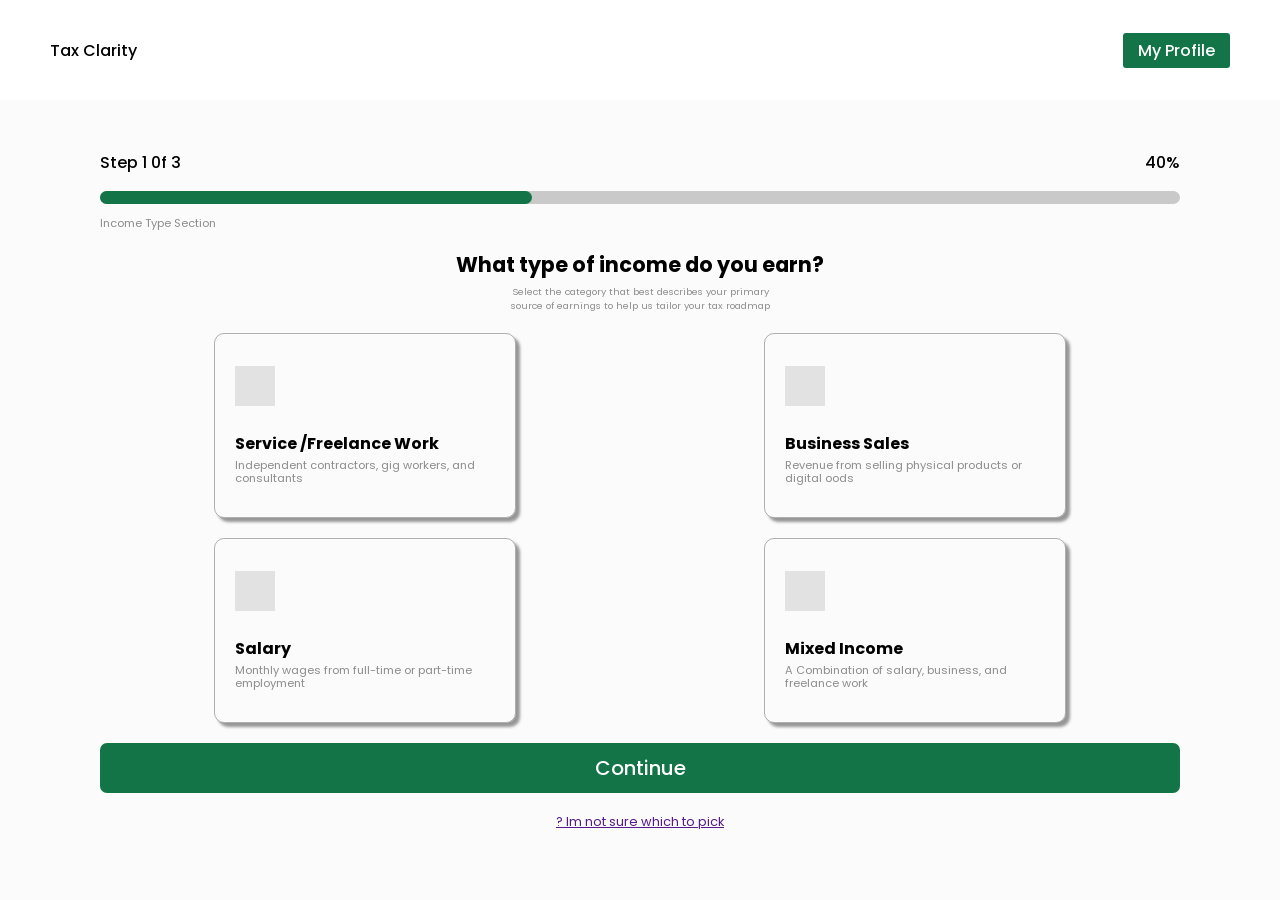
==== practice.html @ 052bfce7 "Add files via upload" ====
<!DOCTYPE html>
<html lang="en">
<head>
    <meta charset="UTF-8">
    <meta name="viewport" content="width=device-width, initial-scale=1.0">
    <title>TAX CLARITY</title>
    <link rel="preconnect" href="https://fonts.googleapis.com">
    <link rel="preconnect" href="https://fonts.gstatic.com" crossorigin>
    <link href="https://fonts.googleapis.com/css2?family=Poppins:ital,wght@0,100;0,200;0,300;0,400;0,500;0,600;0,700;0,800;0,900;1,100;1,200;1,300;1,400;1,500;1,600;1,700;1,800;1,900&family=Roboto:ital,wght@0,100..900;1,100..900&display=swap" rel="stylesheet">
    <link rel="stylesheet" href="practice.css">
</head>
<body>
    <header>
        <div class="company-name">
            <img src="images/bank icon.png" alt="">
             <p>Tax Clarity</p>
        </div>
        <p class="Profile">My Profile</p>
    </header>

    <section>
        <p class="step-text">Step 1 0f 3 <span>40%</span></p>

        <div class="step-progress-container">
            <div class="step-progress-fill">
            </div>
        </div>

        <p class="income-step-text">Income Type Section</p>

        <div class="Income-type">
            <h2>What type of income do you earn?</h2>
            <p>Select the category that best describes your primary 
            <br>source of earnings to help us tailor your tax roadmap
            </p>
        </div>
        
        <div class="main">

            <div class="type-container">
                <div class="img-container">
                 <img class="icon" src="images/personal icon.png" alt="">
                </div>
                <h4>Service /Freelance Work</h4>
                <p>Independent contractors, gig workers, and consultants</p>
            </div>

            <div class="type-container">
                <div class="img-container">
                    <img class="icon" src="images/cart icon.png" alt="">
                </div>
                <h4>Business Sales</h4>
                <p>Revenue from selling physical products or digital oods</p>
            </div>

            <div class="type-container">
                <div class="img-container">
                <img class=" money-icon" src="images/money icon.png" alt="">
                </div>
                <h4>Salary</h4>
                <p>Monthly wages from full-time or part-time employment</p>
            </div>            
            
            <div class="type-container">
                <div class="img-container">
                <img class="icon" src="images/Combined money icon.png" alt="">
                </div>
                <h4>Mixed Income</h4>
                <p>A Combination of salary, business, and freelance work</p>
            </div>
        </div>

        <p class="Next-action">
            Continue
        </p>

        <a href=""> <span class="question-mark">&quest;</span> Im not sure which to pick</a>

    </section>

</body>
</html>
---- practice.css ----
body{
  background-color: rgba(243, 243, 243, 0.3);
  margin: 0;
  padding: 0;
  font-family: "Poppins", Arial;
  color: black;
  
}

header{
  background-color: white;
  block-size: 100px;
  display: flex;
  align-items: center;
  justify-content: space-between;
  padding-inline-end: 50px;
  padding-inline-start: 50px;
  margin-block-end: 50px;
  
}

header p{
  font-weight: 500;
  
}

.company-name{
  display: flex;
  justify-content: start;
  align-items: center;
}

header img{
  block-size: 50px;
}

.Profile{
  background-color:#137547;
  color: white;
  font-weight: 500;
  display: inline-block;
  padding: 5px 15px;
  border-radius: 3px;
  box-shadow: none;
  margin-inline-start: 10px;
}

section{
  padding-inline: 100px;
  
  
}

.step-text{
  font-weight: 500;
  display: flex;
  justify-content: space-between;
} 

.income-step-text{
  font-size: 0.7rem;
  color: rgb(141, 141, 141);
}

.step-progress-container{
  background-color: rgb(0, 0,0,0.2);
  block-size: 13px;
  border-radius: 10px;
  
}

.step-progress-fill{
  background-color: #137547;
  inline-size: 40%;
  block-size: 100%;
  border-radius: 10px;
}

.Income-type{
  text-align: center;
  
}

h2{
  font-size: 1.3rem;
}
.Income-type p{
  font-size: 0.6rem;
  color: rgb(141, 141, 141);
  margin: 0;
  margin-block-end: 20px;
}

h2{
  margin-block-end: 5px;
  padding: 0;
}

.type-container{
  inline-size: 250px;
  border-radius: 10px;
  padding-inline: 20px 30px;
  border: solid 1px rgb(0, 0, 0,0.3);
  box-shadow: 4px 4px 3px rgb(0, 0, 0, 0.4);
  padding-block: 32px;;
}

.type-container p{
  font-size: 0.7rem;
  color: rgb(141, 141, 141);
  margin: 0;
  line-height: .8rem;
}

.type-container h4{
  margin-block: 3px;
}

.img-container{
  background-color: rgb(0, 0, 0, 0.1);
  display: inline-block;
  align-content: center;
  inline-size: 40px;
  block-size:40px;
  margin-block-end: 22px;
}
.icon{
  block-size: 30px;
  padding-block-start:5px;
  padding-inline-start: 5px;
}

.main{
  display: grid;
  grid-template-columns: repeat(2,1fr);
  gap: 20px;

  place-items: center;
}
.money-icon{
  block-size: 25px;
  padding-block-start:5px;
  padding-inline-start: 5px;
}

.Next-action{
  background-color: #137547;
  color: white;
  font-weight: 500;
  font-size: 1.25rem;
  text-align: center;
  padding:10px 0;
  border-radius: 7px
}


a{
  font-size: .8rem;
  display: block;
  text-align: center;
}
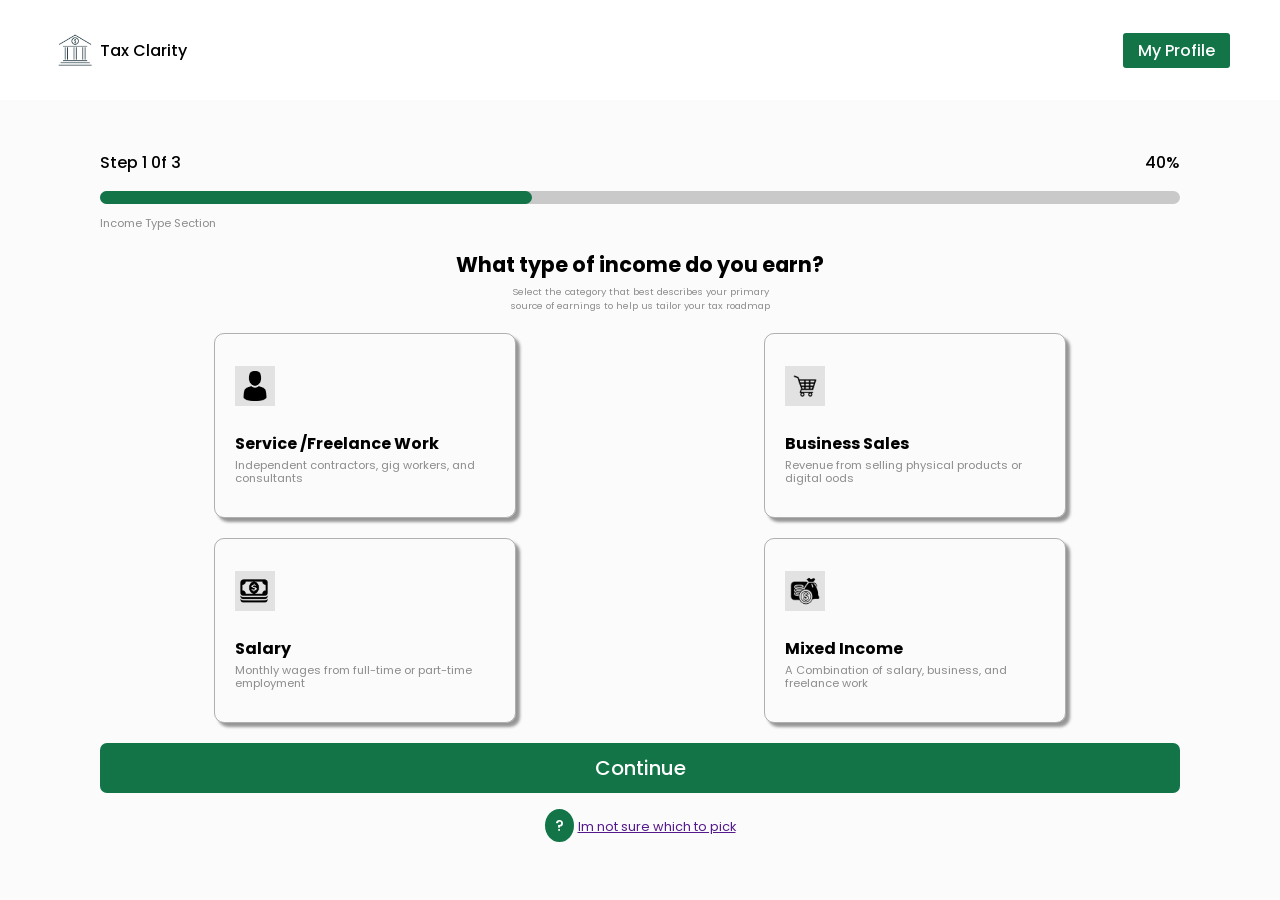
==== commit 3645960f: "Add files via upload" ====
--- a/practice.html
+++ b/practice.html
@@ -74,7 +74,8 @@
             Continue
         </p>
 
-        <a href=""> <span class="question-mark">&quest;</span> Im not sure which to pick</a>
+        <p class="question-mark"><span>&quest;</span> <a href="">  Im not sure which to pick</a> </p>
+        
 
     </section>
 
--- a/practice.css
+++ b/practice.css
@@ -156,6 +156,21 @@
 
 a{
   font-size: .8rem;
+  display: inline-block;
+  text-align: center;
+}
+
+.question-mark{
   display: block;
   text-align: center;
+  
+}
+.question-mark span{
+  text-decoration: none;
+  
+  background-color: #137547;
+  color: white;
+  font-weight: 500;
+  padding: 5px 10px;
+  border-radius: 50%;
 }
